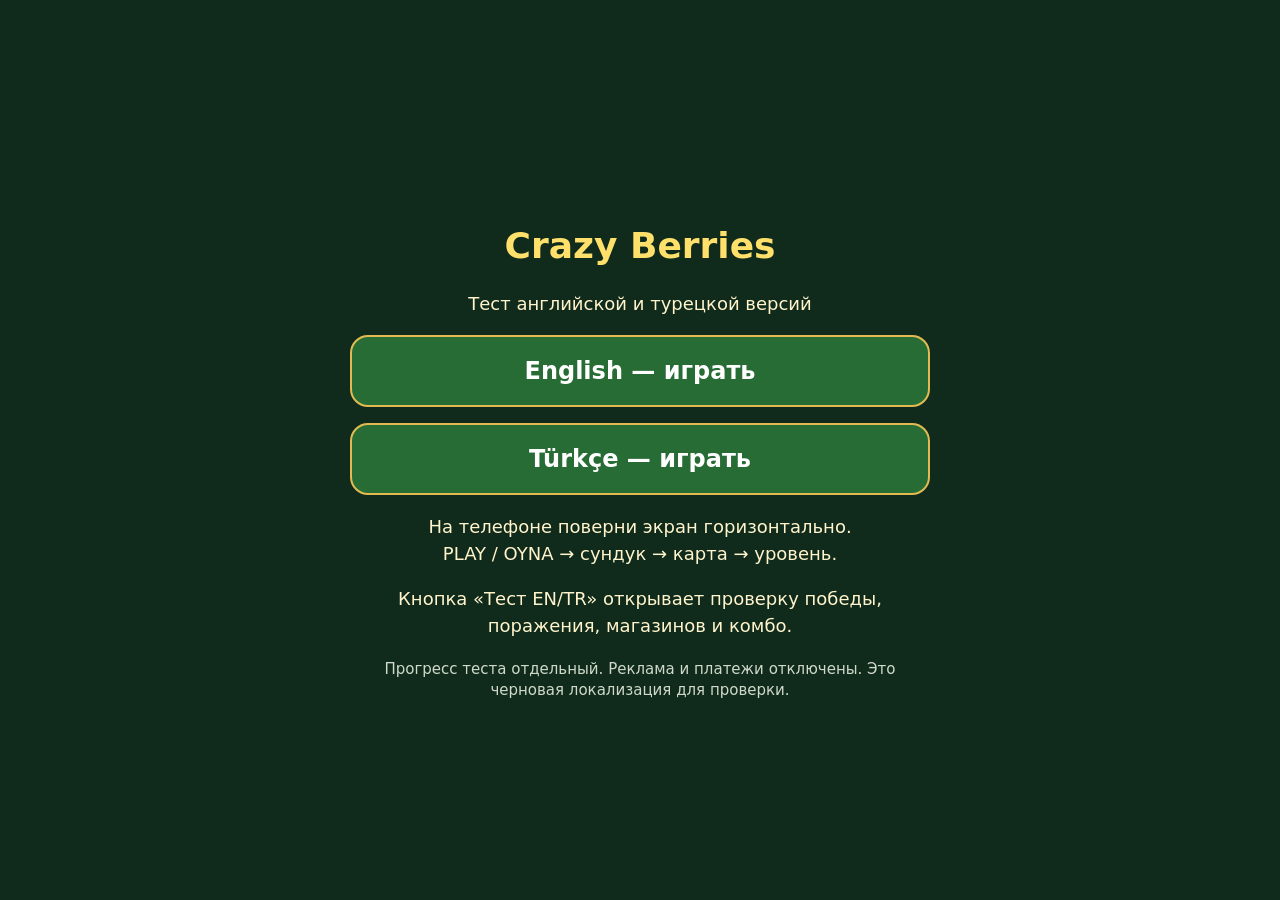
==== test-i18n/index.html @ b019516d "Add isolated EN/TR playable test under test-i18n; preserve Russian root" ====
<!doctype html><html lang="ru"><head><meta charset="utf-8"><meta name="viewport" content="width=device-width,initial-scale=1"><title>Crazy Berries — тест EN/TR</title><style>body{margin:0;min-height:100vh;display:grid;place-items:center;background:#102b1b;color:#fff4cc;font:18px system-ui}main{max-width:580px;padding:28px;text-align:center}h1{color:#ffe06b}a{display:block;padding:20px;margin:16px 0;border:2px solid #e2ba52;border-radius:18px;background:#286c35;color:white;font-size:24px;font-weight:700;text-decoration:none}p{line-height:1.5}small{color:#d0d9c9}</style></head><body><main><h1>Crazy Berries</h1><p>Тест английской и турецкой версий</p><a href="docs/game-localization-preview.html?lang=en">English — играть</a><a href="docs/game-localization-preview.html?lang=tr">Türkçe — играть</a><p>На телефоне поверни экран горизонтально.<br>PLAY / OYNA → сундук → карта → уровень.</p><p>Кнопка «Тест EN/TR» открывает проверку победы, поражения, магазинов и комбо.</p><small>Прогресс теста отдельный. Реклама и платежи отключены. Это черновая локализация для проверки.</small></main></body></html>
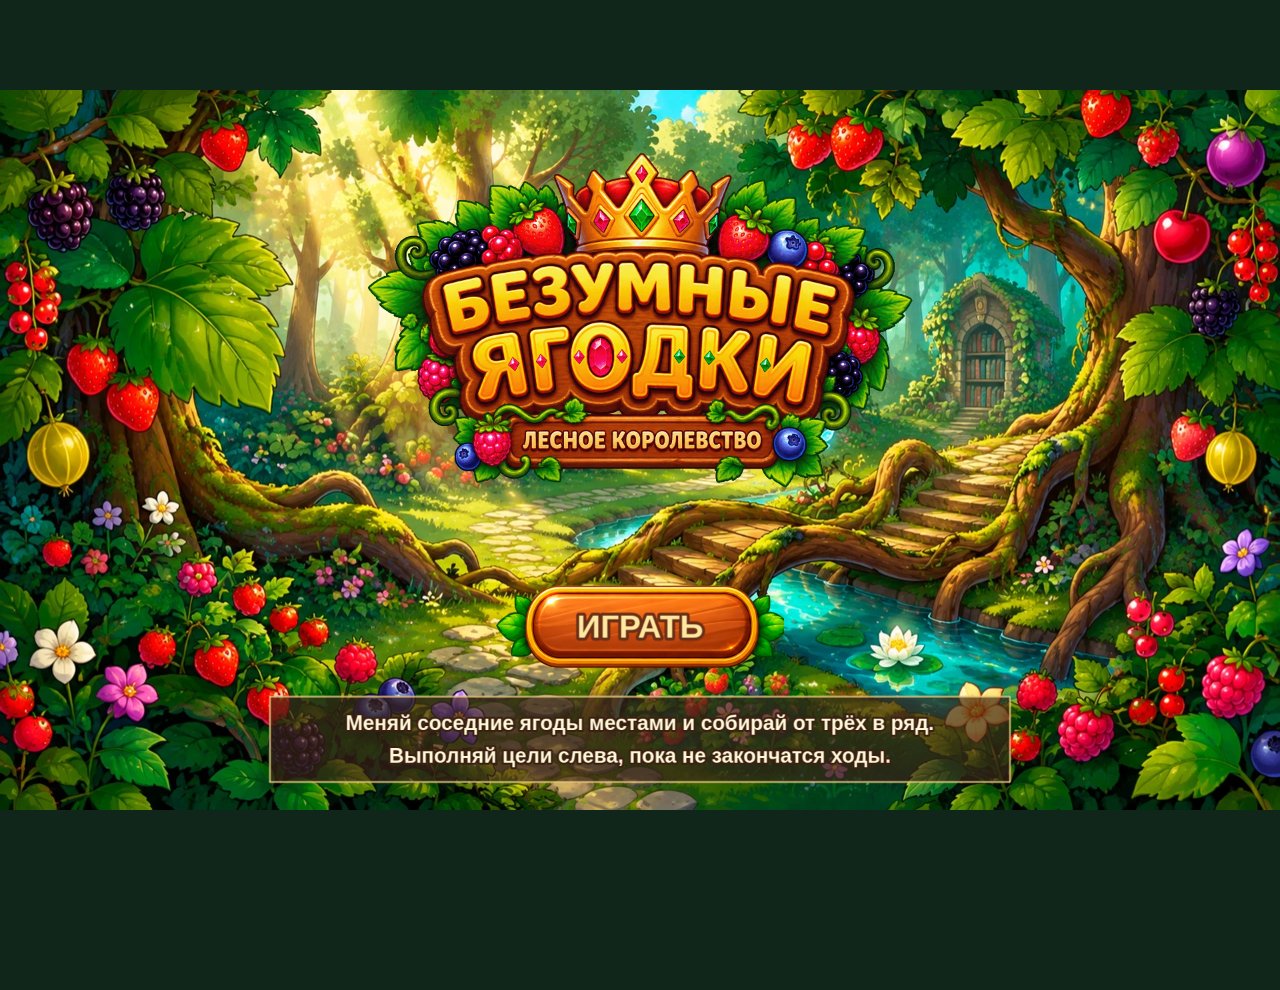
==== commit 680eb01b: "Preload level results, decouple audio readiness, and compress web artwork" ====
--- a/test-i18n/index.html
+++ b/test-i18n/index.html
@@ -1 +1,51 @@
-<!doctype html><html lang="ru"><head><meta charset="utf-8"><meta name="viewport" content="width=device-width,initial-scale=1"><title>Crazy Berries — тест EN/TR</title><style>body{margin:0;min-height:100vh;display:grid;place-items:center;background:#102b1b;color:#fff4cc;font:18px system-ui}main{max-width:580px;padding:28px;text-align:center}h1{color:#ffe06b}a{display:block;padding:20px;margin:16px 0;border:2px solid #e2ba52;border-radius:18px;background:#286c35;color:white;font-size:24px;font-weight:700;text-decoration:none}p{line-height:1.5}small{color:#d0d9c9}</style></head><body><main><h1>Crazy Berries</h1><p>Тест английской и турецкой версий</p><a href="docs/game-localization-preview.html?lang=en">English — играть</a><a href="docs/game-localization-preview.html?lang=tr">Türkçe — играть</a><p>На телефоне поверни экран горизонтально.<br>PLAY / OYNA → сундук → карта → уровень.</p><p>Кнопка «Тест EN/TR» открывает проверку победы, поражения, магазинов и комбо.</p><small>Прогресс теста отдельный. Реклама и платежи отключены. Это черновая локализация для проверки.</small></main></body></html>
+<!doctype html>
+<html lang="ru">
+<head>
+  <meta charset="utf-8" />
+  <meta name="viewport" content="width=device-width, initial-scale=1, viewport-fit=cover" />
+  <meta name="theme-color" content="#183d24" />
+  <title>Безумные ягодки: Лесное королевство</title>
+  <link rel="stylesheet" href="styles.css" />
+  <link rel="stylesheet" href="assets/map-digits.css" />
+  <script>window.berriesDigitsReady=document.fonts.load('700 32px BerriesDigits','0123456789').catch(()=>[]);</script>
+  <script src="vendor/phaser.min.js"></script>
+</head>
+<body>
+  <main id="game-shell" aria-label="Безумные ягодки">
+    <div id="game"></div>
+    <div id="rotate-hint" role="status">Поверните устройство горизонтально 🌿</div>
+  </main>
+  <script src="src/lifecycle.js"></script>
+  <script src="src/platform/platform.js?v=base-20261015"></script>
+  <script src="src/platform/local.js?v=base-20261015"></script>
+  <script src="src/i18n/manager.js"></script>
+  <script src="src/i18n/ru.js"></script>
+  <script src="src/campaign.js?v=mvp-20260928-daily4"></script>
+<script src="src/optimized-images.js?v=web-images-1"></script>
+<script src="src/vertical_slice.js?v=popup-prewarm-2"></script>
+<script src="src/runtime_stable_v10.js?v=popup-prewarm-2"></script>
+<script>
+const field=document.getElementById('game-shell');
+for(const event of ['contextmenu','dragstart','selectstart'])field.addEventListener(event,e=>e.preventDefault());
+
+// Keep Phaser fitted to the live host size, but never hide an already-rendered game.
+(() => {
+  const shell=document.getElementById('game-shell');
+  const refresh=()=>{try{window.__berriesGame?.scale?.refresh?.()}catch{}};
+  const burst=()=>{
+    requestAnimationFrame(refresh);
+    setTimeout(refresh,60);
+    setTimeout(refresh,180);
+    setTimeout(refresh,450);
+  };
+  if(window.ResizeObserver){
+    const observer=new ResizeObserver(burst);
+    observer.observe(shell);
+  }
+  window.addEventListener('resize',burst,{passive:true});
+  window.addEventListener('orientationchange',burst,{passive:true});
+  burst();
+})();
+</script>
+</body>
+</html>
--- a/test-i18n/styles.css
+++ b/test-i18n/styles.css
@@ -0,0 +1,17 @@
+:root { color-scheme: dark; }
+* { box-sizing: border-box; }
+html, body { margin: 0; width: 100%; height: 100%; overflow: hidden; background: #10261a; }
+body { font-family: Arial, Helvetica, sans-serif; touch-action: none; overscroll-behavior: none; }
+#game-shell, #game { width: 100%; height: 100%; }
+#game-shell { position: relative; user-select:none; -webkit-user-select:none; -webkit-touch-callout:none; }
+#game canvas { display: block; margin: 0 auto; }
+#rotate-hint {
+  display: none; position: fixed; inset: 0; z-index: 20;
+  align-items: center; justify-content: center; padding: 32px;
+  background: #10261a; color: #fff7dc; text-align: center;
+  font-size: clamp(20px, 5vw, 34px); font-weight: 700;
+}
+@media (orientation: portrait) and (max-width: 900px) {
+  #rotate-hint { display: flex; }
+  #game { visibility: hidden; }
+}
--- a/test-i18n/assets/map-digits.css
+++ b/test-i18n/assets/map-digits.css
@@ -0,0 +1 @@
+@font-face{font-family:BerriesDigits;font-style:normal;font-weight:300 700;font-display:swap;src:url([data-uri]) format('truetype');}
